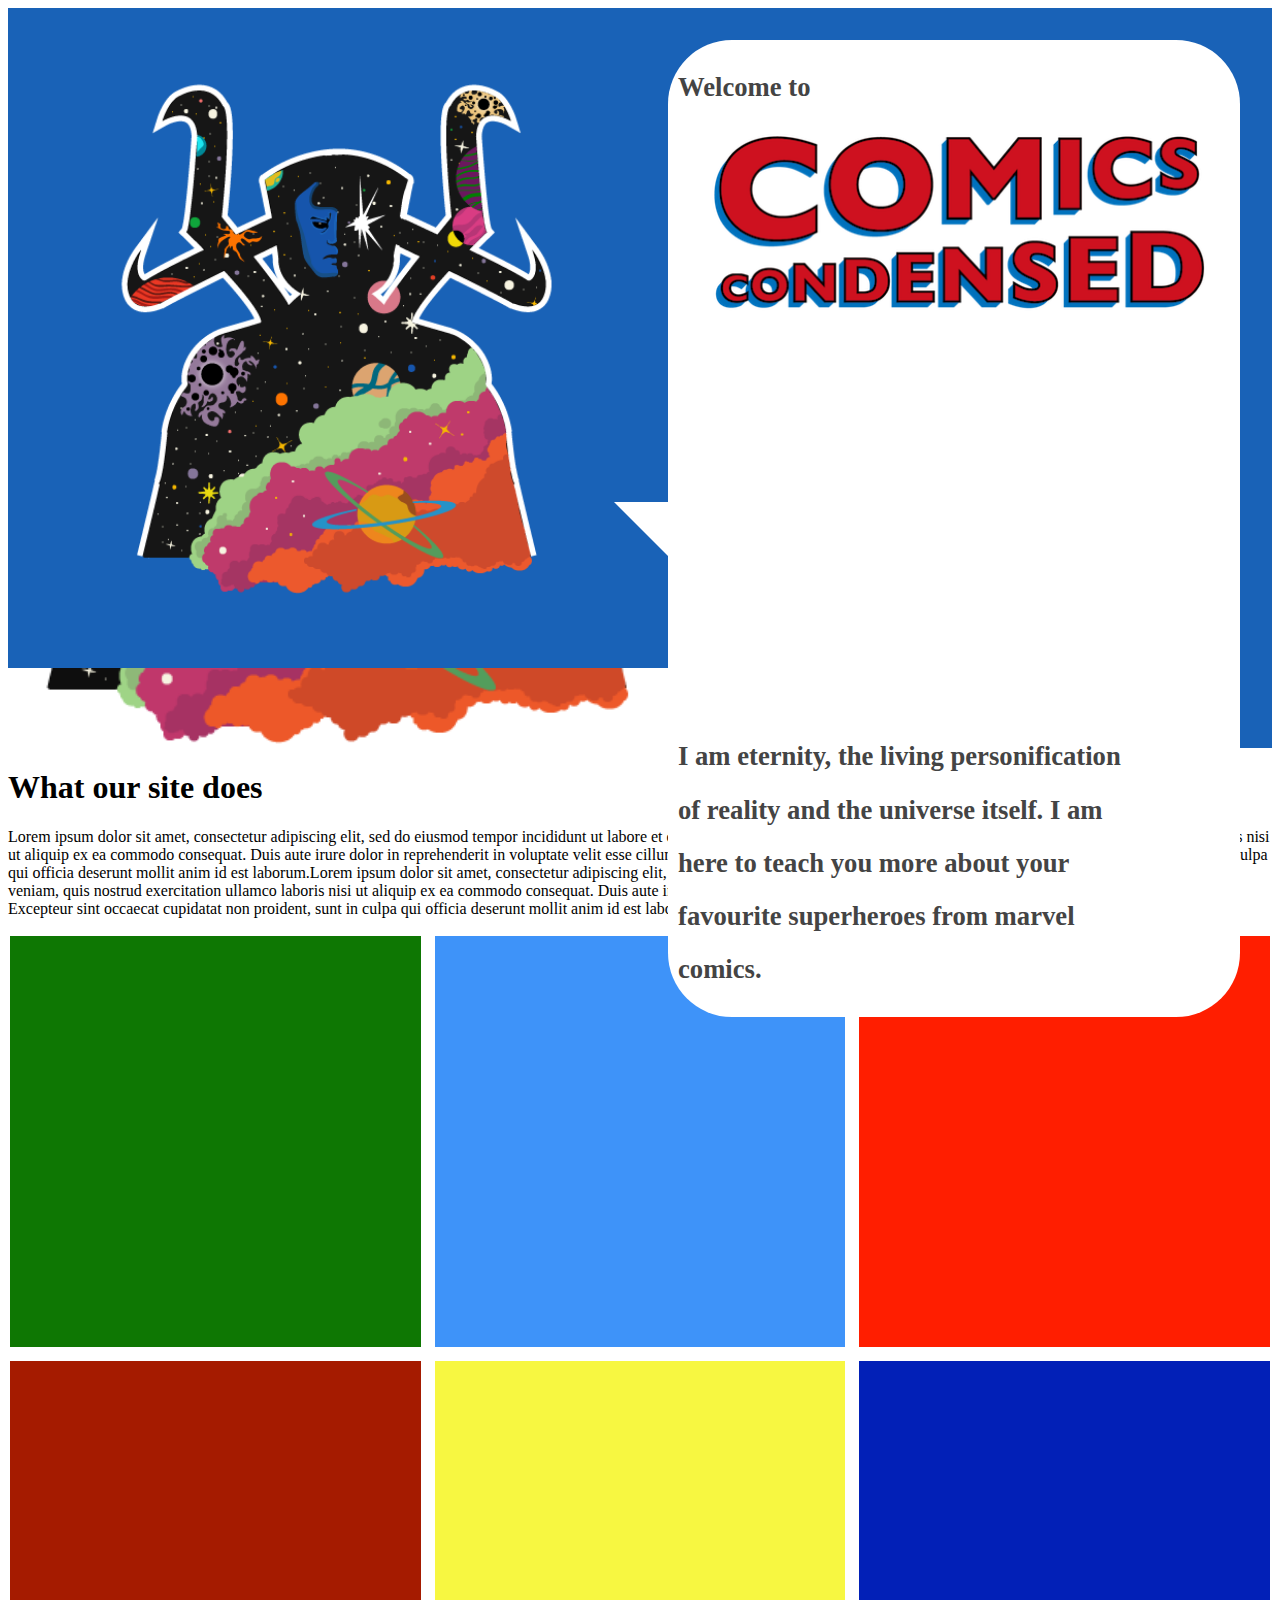
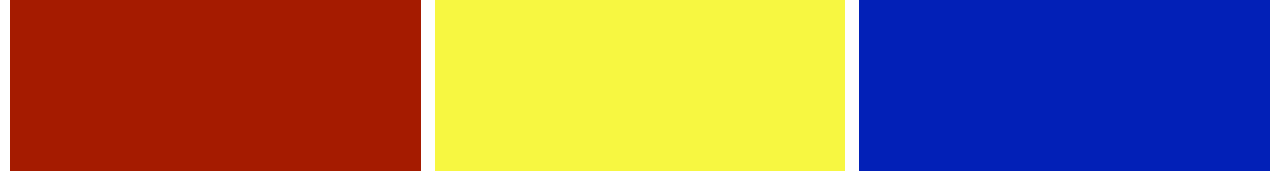
==== index.html @ 348cfaf7 "update" ====
<html>
<head>
    
<meta name="viewport" content="width=device-width, initial-scale=1">
    
    <link href="css/style.css" type="text/css" rel="stylesheet"/>
        
    <title>Comics Condensed</title>
</head> 
    
<div class="intro">
    
 <div class="mascot"> 
    
    <img src="image/cosmic-entities-final.png" class="responsive"\>
    
 </div>
    
 <div class="speechbubbleintro"> 
    
      <div class="speech-bubble">
          
          <div class="speech-text">

    <h2>Welcome to</h2>
              
<div id="titlecard"> 
    
<img src="image/Final-Wordmark-comics-condensed.png" class="responsive" \>
    
    </div>         
              
    <h2>I am eternity, the living personification</h2>
    <h2>of reality and the universe itself. I am </h2>
    <h2>here to teach you more about your</h2> 
    <h2>favourite superheroes from marvel</h2> 
    <h2>comics.</h2>      
    
          </div>
    </div>      
    
</div>
    
<div class="intro2">
    
<div class="mascot2"> <img src="image/eternity copy.png" class="responsive"\> </div>
    
</div>    
       
    
</div> 
 

    
    
    
    
    
<div class="discription">  
     <h1>What our site does</h1>
    <p>Lorem ipsum dolor sit amet, consectetur adipiscing elit, sed do eiusmod 
       tempor incididunt ut labore et dolore magna aliqua. Ut enim ad minim veniam, 
       quis nostrud exercitation ullamco laboris nisi ut aliquip ex ea commodo 
       consequat. Duis aute irure dolor in reprehenderit in voluptate velit esse 
       cillum dolore eu fugiat nulla pariatur. Excepteur sint occaecat cupidatat non 
       proident, sunt in culpa qui officia deserunt mollit anim id est laborum.Lorem 
       ipsum dolor sit amet, consectetur adipiscing elit, sed do eiusmod tempor 
       incididunt ut labore et dolore magna aliqua. Ut enim ad minim veniam, quis 
       nostrud exercitation ullamco laboris nisi ut aliquip ex ea commodo consequat.
       Duis aute irure dolor in reprehenderit in voluptate velit esse cillum dolore eu 
       fugiat nulla pariatur. Excepteur sint occaecat cupidatat non proident, sunt in 
       culpa qui officia deserunt mollit anim id est laborum.</p>

</div>
    
    
<div class="linkstopages">
  
  <div class="box a"> <img src="image/captain-link.png" class="responsive"\> </div>
  <div class="box b"> <img src="image/thor-link.png" class="responsive"\> </div>
  <div class="box c"> <img src="image/ff-link.png" class="responsive"\> </div>
  <div class="box d"> <img src="image/hulk-link.png" class="responsive"\> </div>
  <div class="box e"> <img src="image/iron-man-link.png" class="responsive"\> </div>
  <div class="box f"> <img src="image/spiderman-link.png" class="responsive"\> </div>

</div>
    
    
    
    
    
    
    
    
    
</html>
---- css/style.css ----
div#blueprint { background-color: transparent; }

.responsive {
  width: 100%;
  height: auto;
}

h2{font-size: 20pt;}


/* ---------------------------------home page-------------------------- */

/* ------------intro------------ */


.intro {
  display: grid;
  grid-template-columns: 100 100;
  background-color: #1962B7;
  color: #444;
}

.mascot{ 
    grid-column-start: 1;
    grid-column-end: 1;
    grid-row-start: 1;
    grid-row-end: 1;}

.speechbubbleintro{
    grid-column-start: 2;
    grid-column-end: 2;
    grid-row-start: 1;
    grid-row-end: 1;}

.intro2 {
  display: grid;
  grid-template-columns: 100 100;
  background-color: #ffffff;
  color: #444;
}

.mascot2{ 
    grid-column-start: 1;
    grid-column-end: 1;
    grid-row-start: 1;
    grid-row-end: 1;}

#titlecard{
           margin-bottom: 0em;
           padding-left: 2em;
           height: 90%;
           width: 90%;
           }

.speech-text{padding: 10px;}



/* ------------speech bubble------------ */

.speech-bubble {
	position: relative;
	background: #ffffff;
	border-radius: 4em;
    margin-top: 2em;
    margin-right: 2em;
}

.speech-bubble:after {
	content: '';
	position: absolute;
	left: 0;
	top: 50%;
	width: 0;
	height: 0;
	border: 54px solid transparent;
	border-right-color: #ffffff;
	border-left: 0;
	border-top: 0;
	margin-top: -27px;
	margin-left: -54px;
}


/* ------------links to the pages------------ */

.linkstopages {
  display: grid;
  grid-template-columns: 100 100 100;
  grid-gap: 10px;
  background-color: #fff;
  color: #444;
}

.box {
  color: #fff;
  border-radius: 5px;
  padding: 2px;
  font-size: 150%;
}

.a {
        grid-column-start: 2;
        grid-column-end: 3;
        grid-row-start: 1;
        grid-row-end: 2;
    }
    .b {
        grid-column-start: 2;
        grid-column-end: 3;
        grid-row-start: 2;
        grid-row-end: 3;
    }
    .c {
        grid-column-start: 3;
        grid-column-end: 4;
        grid-row-start: 2;
        grid-row-end: 3;
    }
    .d {
        grid-column-start: 1;
        grid-column-end: 2;
        grid-row-start: 1;
        grid-row-end: 2;
    }
    .e {
        grid-column-start: 1;
        grid-column-end: 2;
        grid-row-start: 2;
        grid-row-end: 3;
    }
    .f {
        grid-column-start: 3;
        grid-column-end: 4;
        grid-row-start: 1;
        grid-row-end: 2;
    }
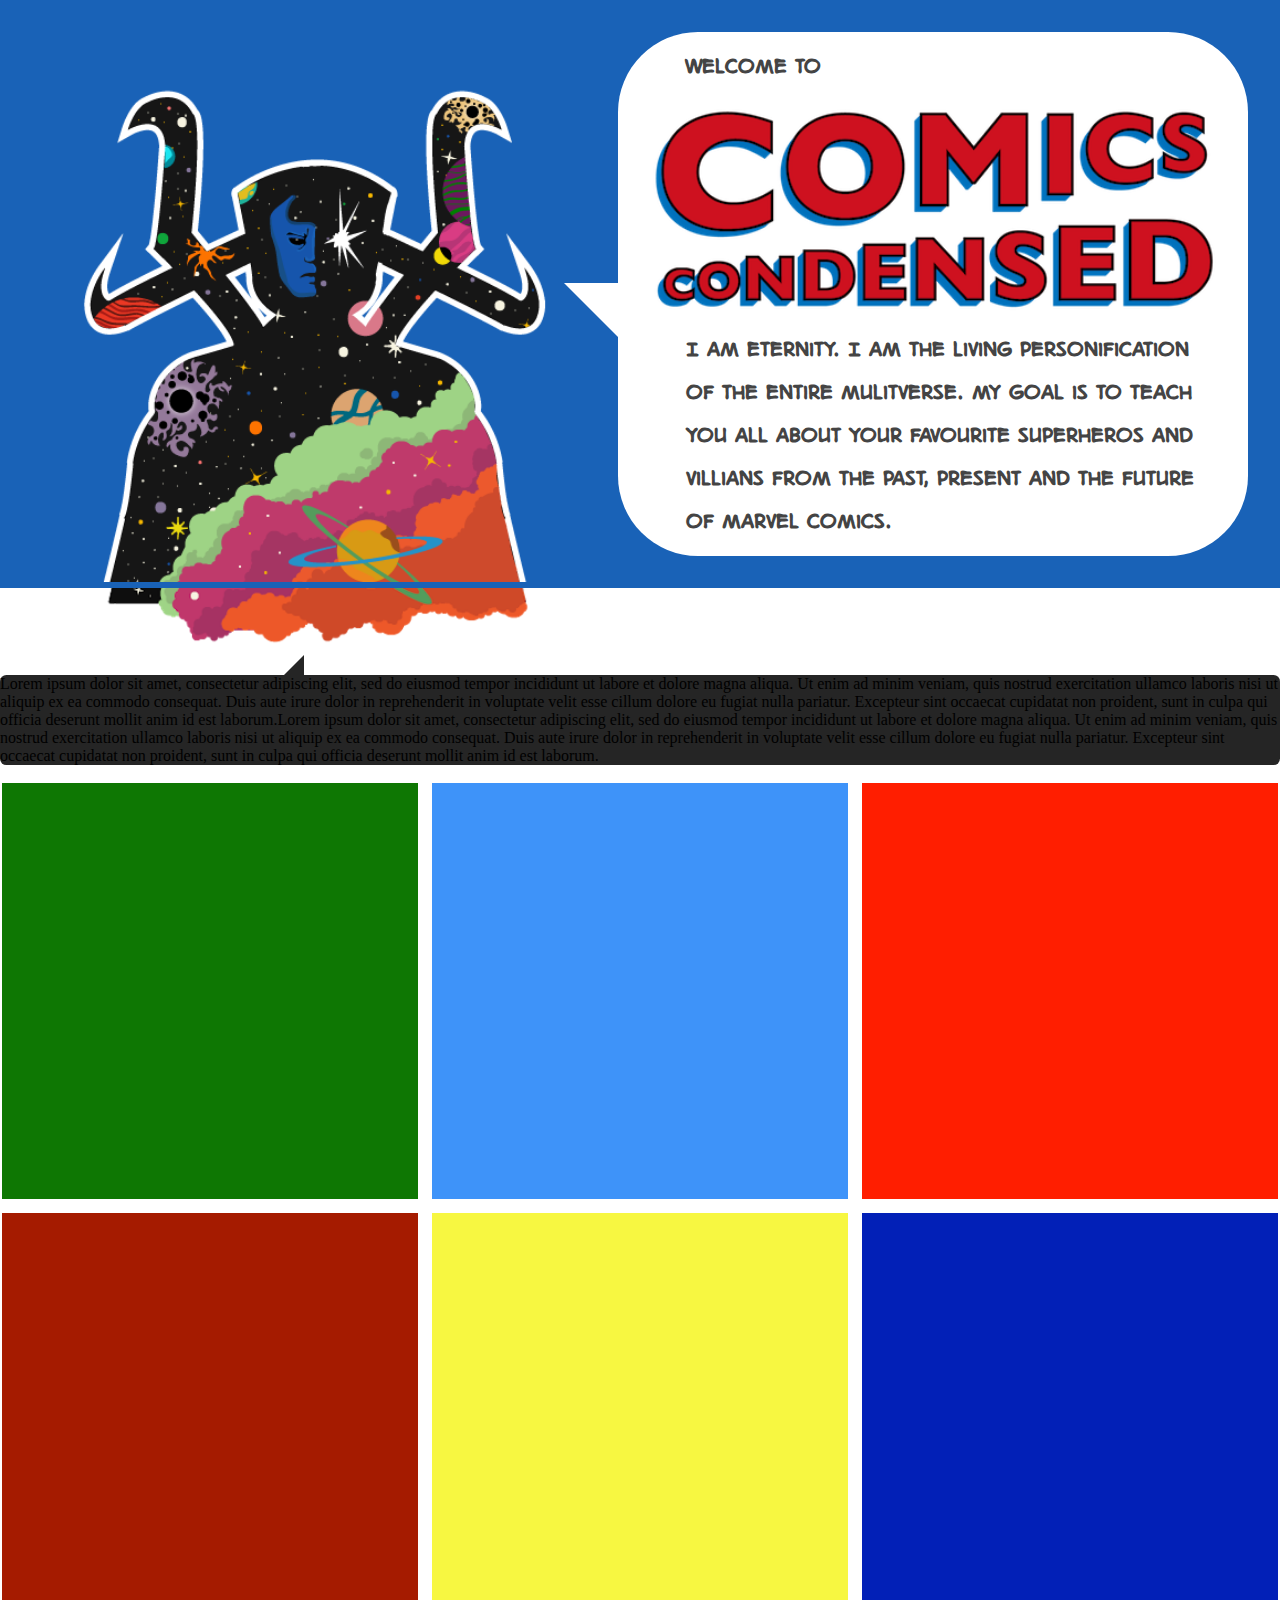
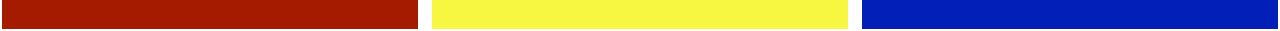
==== commit 68195319: "update" ====
--- a/index.html
+++ b/index.html
@@ -4,60 +4,64 @@
 <meta name="viewport" content="width=device-width, initial-scale=1">
     
     <link href="css/style.css" type="text/css" rel="stylesheet"/>
-        
+      
     <title>Comics Condensed</title>
 </head> 
+    
+<body>    
     
 <div class="intro">
     
  <div class="mascot"> 
     
-    <img src="image/cosmic-entities-final.png" class="responsive"\>
+    <img src="image/eternity-final.png" class="responsive"\>
     
  </div>
     
  <div class="speechbubbleintro"> 
     
-      <div class="speech-bubble">
+      <div id="speech-bubble">
           
           <div class="speech-text">
 
     <h2>Welcome to</h2>
               
-<div id="titlecard"> 
+<div class="titlecard"> 
     
 <img src="image/Final-Wordmark-comics-condensed.png" class="responsive" \>
     
     </div>         
               
-    <h2>I am eternity, the living personification</h2>
-    <h2>of reality and the universe itself. I am </h2>
-    <h2>here to teach you more about your</h2> 
-    <h2>favourite superheroes from marvel</h2> 
-    <h2>comics.</h2>      
+    <h2>I am eternity. I am the living personification</h2>
+    <h2>of the entire mulitverse. My Goal is to teach </h2>
+    <h2>you all about your favourite superheros and</h2> 
+    <h2>villians from the past, present and the future</h2> 
+    <h2>of marvel comics.</h2>      
     
           </div>
     </div>      
     
-</div>
-    
-<div class="intro2">
-    
-<div class="mascot2"> <img src="image/eternity copy.png" class="responsive"\> </div>
-    
-</div>    
-       
-    
+</div>       
 </div> 
- 
 
     
     
+<div id="eternity">
+    
+<div id="eternity3"> 
+    <img src="image/eternity copy.png" class="responsive"\> 
+    </div>    
+    
+<div id="eternity2"> 
+    <img src="image/blank.png" class="responsive"\> 
+    </div>
+    
+</div> 
+
     
     
+<div id="speech-bubblee">  
     
-<div class="discription">  
-     <h1>What our site does</h1>
     <p>Lorem ipsum dolor sit amet, consectetur adipiscing elit, sed do eiusmod 
        tempor incididunt ut labore et dolore magna aliqua. Ut enim ad minim veniam, 
        quis nostrud exercitation ullamco laboris nisi ut aliquip ex ea commodo 
@@ -71,7 +75,10 @@
        fugiat nulla pariatur. Excepteur sint occaecat cupidatat non proident, sunt in 
        culpa qui officia deserunt mollit anim id est laborum.</p>
 
-</div>
+    
+</div>    
+    
+    
     
     
 <div class="linkstopages">
@@ -86,7 +93,7 @@
 </div>
     
     
-    
+</body>    
     
     
     
--- a/css/style.css
+++ b/css/style.css
@@ -5,7 +5,21 @@
   height: auto;
 }
 
-h2{font-size: 20pt;}
+body{margin: 0;}
+/* ---------------------------------fonts page-------------------------- */
+
+h2{font-size: 20pt;
+   font-family: 'digitalstrip_2.0_bbregular'; 
+   padding-left: 2.5em;}
+
+@font-face {
+    font-family: 'digitalstrip_2.0_bbregular';
+    src: url('digitalstrip2bb_reg-webfont.woff2') format('woff2'),
+         url('digitalstrip2bb_reg-webfont.woff') format('woff');
+    font-weight: normal;
+    font-style: normal;
+
+}
 
 
 /* ---------------------------------home page-------------------------- */
@@ -21,6 +35,7 @@
 }
 
 .mascot{ 
+    padding-left: 2em;
     grid-column-start: 1;
     grid-column-end: 1;
     grid-row-start: 1;
@@ -32,45 +47,47 @@
     grid-row-start: 1;
     grid-row-end: 1;}
 
-.intro2 {
+.titlecard{padding-left: 2em;
+           width: 90%;
+           }
+
+.speech-text{padding: 0.1em;}
+
+/* ------------bottom of eterrnity artwork------------ */
+
+#eternity {
   display: grid;
   grid-template-columns: 100 100;
-  background-color: #ffffff;
-  color: #444;
-}
+  background-color: #ffffff;}
 
-.mascot2{ 
+#eternity2{
+    grid-column-start: 2;
+    grid-column-end: 2;
+    grid-row-start: 1;
+    grid-row-end: 1;}
+
+#eternity3{
+    padding-left: 5em;
+    width: 78%;
     grid-column-start: 1;
     grid-column-end: 1;
     grid-row-start: 1;
     grid-row-end: 1;}
 
-#titlecard{
-           margin-bottom: 0em;
-           padding-left: 2em;
-           height: 90%;
-           width: 90%;
-           }
-
-.speech-text{padding: 10px;}
-
-
-
 /* ------------speech bubble------------ */
 
-.speech-bubble {
+#speech-bubble {
 	position: relative;
 	background: #ffffff;
-	border-radius: 4em;
-    margin-top: 2em;
-    margin-right: 2em;
+	border-radius: 5em;
+    margin: 2em;
 }
 
-.speech-bubble:after {
+#speech-bubble:after {
 	content: '';
 	position: absolute;
 	left: 0;
-	top: 50%;
+	top: 53%;
 	width: 0;
 	height: 0;
 	border: 54px solid transparent;
@@ -81,6 +98,28 @@
 	margin-left: -54px;
 }
 
+/* ------------speech bubble2------------ */
+
+#speech-bubblee {
+	position: relative;
+	background: #252525;
+	border-radius: .4em;
+}
+
+#speech-bubblee:after {
+	content: '';
+	position: absolute;
+	top: 0;
+	left: 23%;
+	width: 0;
+	height: 0;
+	border: 20px solid transparent;
+	border-bottom-color: #252525;
+	border-top: 0;
+	border-right: 0;
+	margin-left: -10px;
+	margin-top: -20px;
+}
 
 /* ------------links to the pages------------ */
 
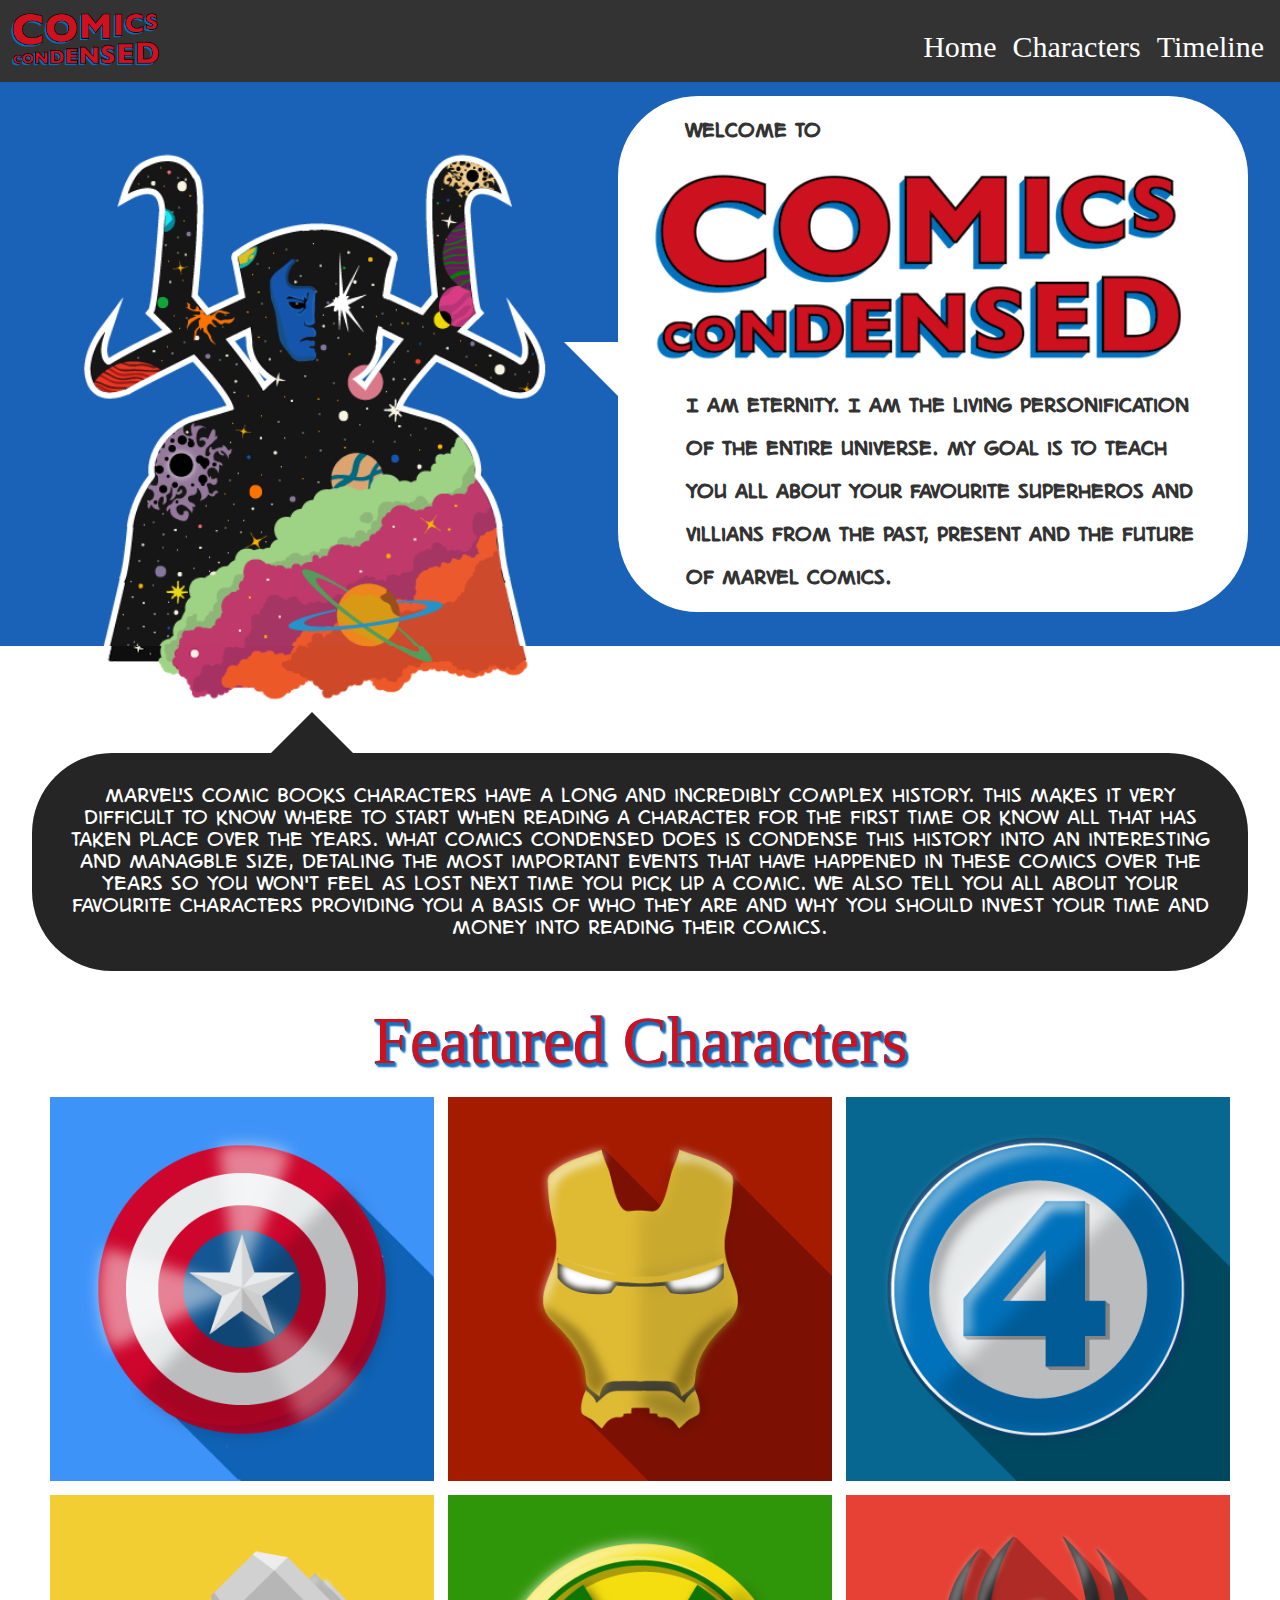
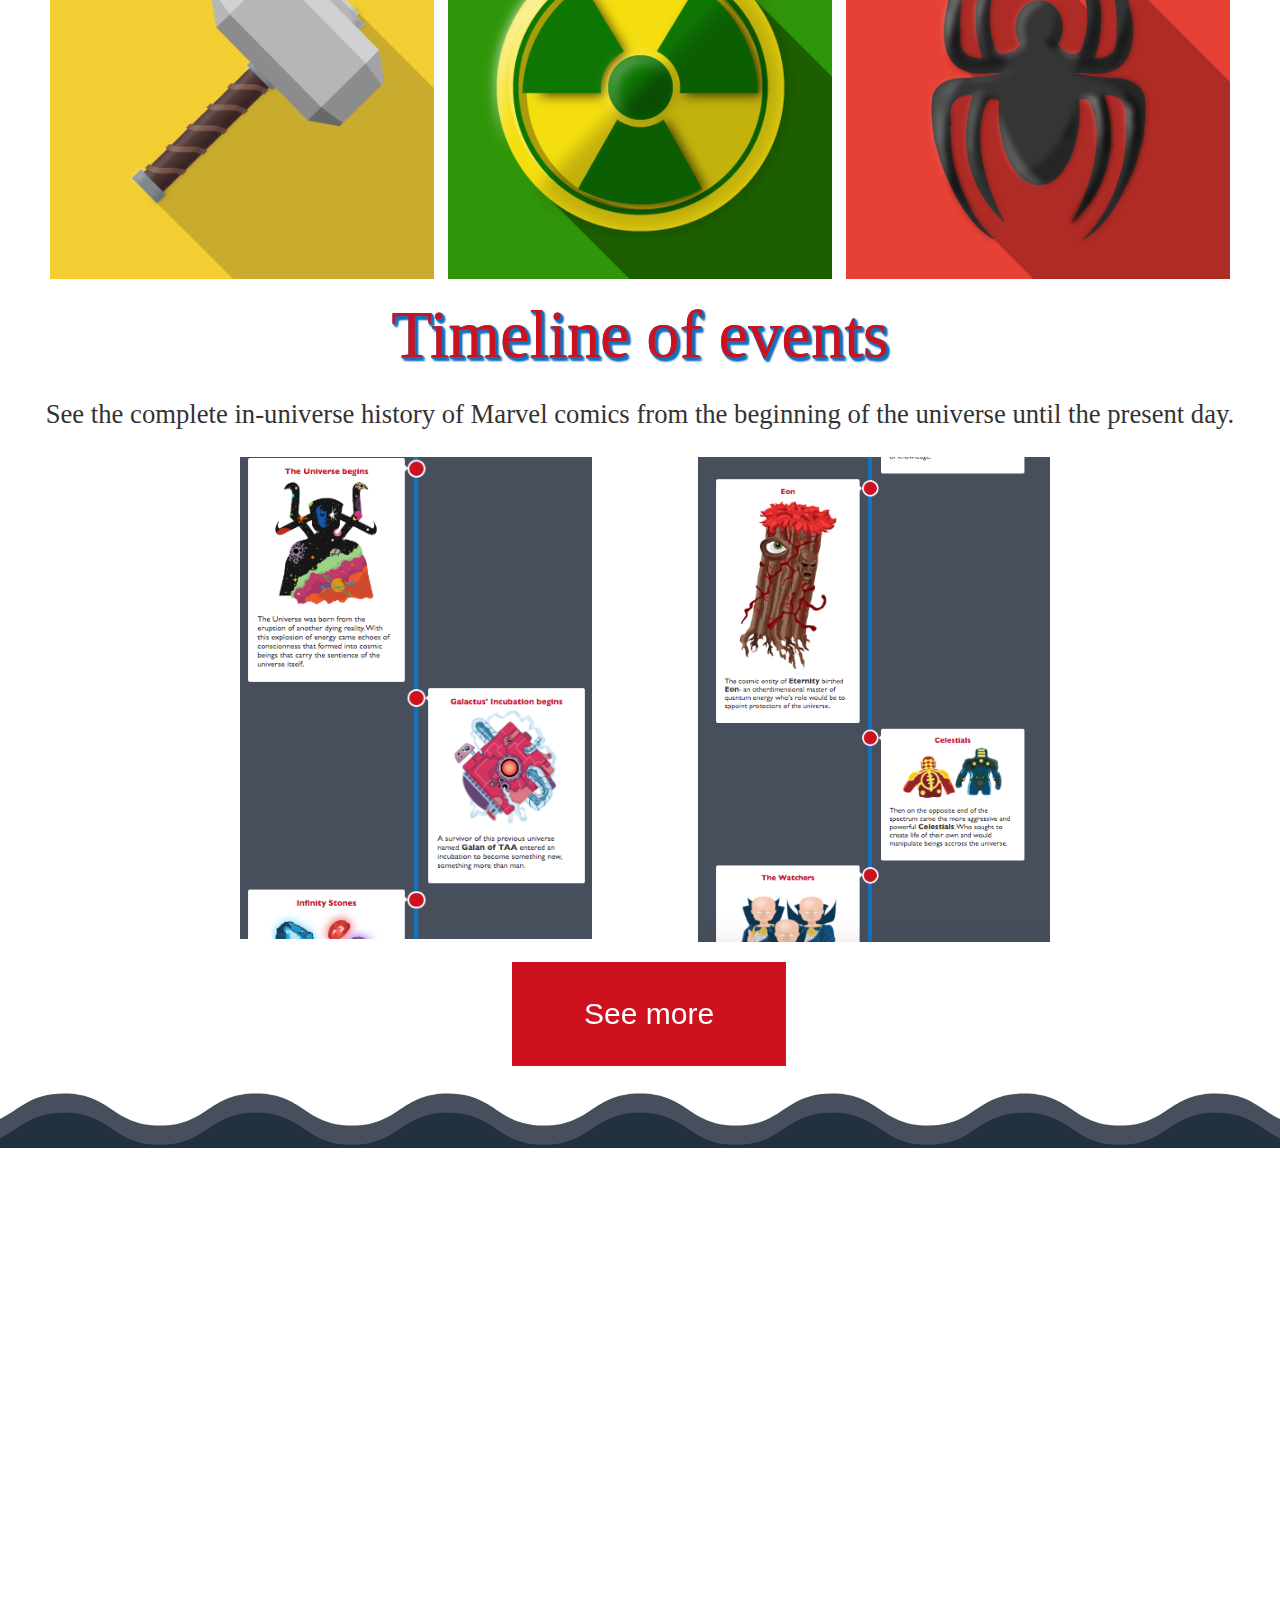
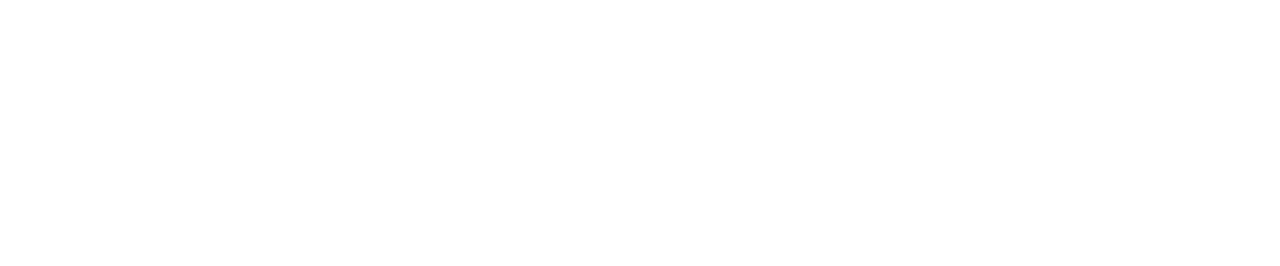
==== commit 0837eaa4: "update" ====
--- a/index.html
+++ b/index.html
@@ -1,3 +1,4 @@
+<!DOCTYPE html>
 <html>
 <head>
     
@@ -6,7 +7,36 @@
     <link href="css/style.css" type="text/css" rel="stylesheet"/>
       
     <title>Comics Condensed</title>
-</head> 
+</head>
+     
+    
+<div class="navbar">
+    
+    <div class="container">
+<div class="logo">
+  <img src="image/Final-Wordmark-comics-condensed.png" width="150"/> 
+  </div>
+        
+      <a href="timeline.html">Timeline</a>     
+  <div class="dropdown">
+    <button class="dropbtn">Characters <i class="fa fa-caret-down"></i>
+    </button>
+    <div class="dropdown-content">
+      <a href="captainamerica.html">Captain America</a>
+      <a href="captainamerica.html">Iron Man</a>    
+      <a href="Fantastic%20Four.html">Fantastic four</a>
+      <a href="Thor.html">Thor</a> 
+      <a href="Hulk.html">Hulk</a>
+      <a href="Spiderman.html">Spiderman</a>    
+    </div>
+  </div> 
+  <a href="index.html">Home</a>
+       
+  
+</div>
+    </div> 
+        
+    
     
 <body>    
     
@@ -18,7 +48,7 @@
     
  </div>
     
- <div class="speechbubbleintro"> 
+<div class="speechbubbleintro"> 
     
       <div id="speech-bubble">
           
@@ -33,7 +63,7 @@
     </div>         
               
     <h2>I am eternity. I am the living personification</h2>
-    <h2>of the entire mulitverse. My Goal is to teach </h2>
+    <h2>of the entire Universe. My Goal is to teach </h2>
     <h2>you all about your favourite superheros and</h2> 
     <h2>villians from the past, present and the future</h2> 
     <h2>of marvel comics.</h2>      
@@ -41,7 +71,7 @@
           </div>
     </div>      
     
-</div>       
+</div>     
 </div> 
 
     
@@ -60,38 +90,84 @@
 
     
     
-<div id="speech-bubblee">  
+<div id="speech-bubblee"> 
     
-    <p>Lorem ipsum dolor sit amet, consectetur adipiscing elit, sed do eiusmod 
-       tempor incididunt ut labore et dolore magna aliqua. Ut enim ad minim veniam, 
-       quis nostrud exercitation ullamco laboris nisi ut aliquip ex ea commodo 
-       consequat. Duis aute irure dolor in reprehenderit in voluptate velit esse 
-       cillum dolore eu fugiat nulla pariatur. Excepteur sint occaecat cupidatat non 
-       proident, sunt in culpa qui officia deserunt mollit anim id est laborum.Lorem 
-       ipsum dolor sit amet, consectetur adipiscing elit, sed do eiusmod tempor 
-       incididunt ut labore et dolore magna aliqua. Ut enim ad minim veniam, quis 
-       nostrud exercitation ullamco laboris nisi ut aliquip ex ea commodo consequat.
-       Duis aute irure dolor in reprehenderit in voluptate velit esse cillum dolore eu 
-       fugiat nulla pariatur. Excepteur sint occaecat cupidatat non proident, sunt in 
-       culpa qui officia deserunt mollit anim id est laborum.</p>
-
+    <div class="speechtext">
+    
+    <p2>Marvel's comic books characters have a long and incredibly complex history.
+    This makes it very difficult to know where to start when reading a character
+    for the first time or know all that has taken place over the years. What Comics
+    Condensed does is condense this history into an interesting and managble size, detaling 
+     the most important events that have happened in these comics over the years so you won't feel as lost next time you pick up a comic.
+     We also tell you all about your favourite characters providing you a basis of who they are
+     and why you should invest your time and money into reading their comics.
+    </p2>
+    </div>
     
 </div>    
     
+    <div class="homepagetitles">  
     
-    
+ <h7>Featured Characters</h7> 
+        
+    </div>      
     
 <div class="linkstopages">
   
-  <div class="box a"> <img src="image/captain-link.png" class="responsive"\> </div>
-  <div class="box b"> <img src="image/thor-link.png" class="responsive"\> </div>
-  <div class="box c"> <img src="image/ff-link.png" class="responsive"\> </div>
-  <div class="box d"> <img src="image/hulk-link.png" class="responsive"\> </div>
-  <div class="box e"> <img src="image/iron-man-link.png" class="responsive"\> </div>
-  <div class="box f"> <img src="image/spiderman-link.png" class="responsive"\> </div>
+    <div class="box a"><a href="captainamerica.html"> <img src="image/captain-link.png" class="hvr-shrink responsive"\> </a></div>
+  <div class="box b"><a href="ironman.html"> <img src="image/iron-man-link.png" class="responsive hvr-shrink"\> </a></div>
+  <div class="box c"><a href="Fantastic%20Four.html"> <img src="image/ff-link.png" class="responsive hvr-shrink"\> </a></div>
+  <div class="box d"><a href="Hulk.html"> <img src="image/hulk-link.png" class="responsive hvr-shrink"\> </a></div>
+  <div class="box e"><a href="Thor.html"> <img src="image/thor-link.png" class="responsive hvr-shrink"\> </a></div>
+  <div class="box f"><a href="Spiderman.html"> <img src="image/spiderman-link.png" class="responsive hvr-shrink"\> </a></div>
 
 </div>
     
+    <div class="homepagetitles">
+        
+  <h7>Timeline of events</h7>
+         <p>See the complete in-universe history of Marvel comics from the beginning of the universe until the present day.</p>
+           
+    </div>   
+    
+    <div class="linktotimeline">
+    
+        
+        
+        <div class="timelineexample1">
+            
+           <img src="image/Screen Shot 2020-04-12 at 02.19.33.png" class="responsive"\>
+            
+            
+        </div>
+        
+           <div class="timelineexample2">
+            
+           <img src="image/Screen%20Shot%202020-04-12%20at%2002.19.43.png" class="responsive"\>
+        
+        
+            
+        </div>
+        
+        
+        
+    </div>
+    
+    <div class="linktotimeline2">
+        
+        <a href="timeline.html"> <button class="button hvr-shrink">See more</button> </a>
+        
+    </div>
+    
+ 
+<div class="row dark-blue">
+  <div>
+    <svg id="" preserveAspectRatio="xMidYMax meet" class="svg-separator sep" viewBox="0 0 1600 100" style="display: block;" data-height="100">
+<path class="" style="opacity: 1;fill: #474e5d;" d="M-40,71.627C20.307,71.627,20.058,32,80,32s60.003,40,120,40s59.948-40,120-40s60.313,40,120,40s60.258-40,120-40s60.202,40,120,40s60.147-40,120-40s60.513,40,120,40s60.036-40,120-40c59.964,0,60.402,40,120,40s59.925-40,120-40s60.291,40,120,40s60.235-40,120-40s60.18,40,120,40s59.82,0,59.82,0l0.18,26H-60V72L-40,71.627z"></path>
+<path class="" style="opacity: 1;fill: #474e5d;" d="M-40,83.627C20.307,83.627,20.058,44,80,44s60.003,40,120,40s59.948-40,120-40s60.313,40,120,40s60.258-40,120-40s60.202,40,120,40s60.147-40,120-40s60.513,40,120,40s60.036-40,120-40c59.964,0,60.402,40,120,40s59.925-40,120-40s60.291,40,120,40s60.235-40,120-40s60.18,40,120,40s59.82,0,59.82,0l0.18,14H-60V84L-40,83.627z"></path>
+<path class="" style="fill: rgb(34, 49, 63);" d="M-40,95.627C20.307,95.627,20.058,56,80,56s60.003,40,120,40s59.948-40,120-40s60.313,40,120,40s60.258-40,120-40s60.202,40,120,40s60.147-40,120-40s60.513,40,120,40s60.036-40,120-40c59.964,0,60.402,40,120,40s59.925-40,120-40s60.291,40,120,40s60.235-40,120-40s60.18,40,120,40s59.82,0,59.82,0l0.18,138H-60V96L-40,95.627z"></path></svg>
+  </div>
+</div>
     
 </body>    
     
--- a/css/style.css
+++ b/css/style.css
@@ -6,11 +6,89 @@
 }
 
 body{margin: 0;}
+
+
+/* Shrink */
+.hvr-shrink {
+  display: inline-block;
+  vertical-align: middle;
+  -webkit-transform: perspective(1px) translateZ(0);
+  transform: perspective(1px) translateZ(0);
+  box-shadow: 0 0 1px rgba(0, 0, 0, 0);
+  -webkit-transition-duration: 0.3s;
+  transition-duration: 0.3s;
+  -webkit-transition-property: transform;
+  transition-property: transform;
+}
+.hvr-shrink:hover, .hvr-shrink:focus, .hvr-shrink:active {
+  -webkit-transform: scale(0.9);
+  transform: scale(0.9);
+}
+
+
+
+/* ------------animations for links------------- */
+
+/* Backward */
+.hvr-backward {
+  display: inline-block;
+  vertical-align: middle;
+  -webkit-transform: perspective(1px) translateZ(0);
+  transform: perspective(1px) translateZ(0);
+  box-shadow: 0 0 1px rgba(0, 0, 0, 0);
+  -webkit-transition-duration: 0.3s;
+  transition-duration: 0.3s;
+  -webkit-transition-property: transform;
+  transition-property: transform;
+}
+.hvr-backward:hover, .hvr-backward:focus, .hvr-backward:active {
+  -webkit-transform: translateX(-8px);
+  transform: translateX(-8px);
+}
 /* ---------------------------------fonts page-------------------------- */
 
-h2{font-size: 20pt;
+p{font-size: 20pt;
+   font-family: 'gill sans';
+   color: #333;}
+
+p2{font-size: 20pt;
+   font-family: 'digitalstrip_2.0_bbregular';
+   color: #fff;}
+
+
+h2{color: #333;
+   font-size: 20pt;
    font-family: 'digitalstrip_2.0_bbregular'; 
    padding-left: 2.5em;}
+
+h4{color: #CE111F;
+   font-size: 30pt;
+   font-family: 'gill sans';
+   text-shadow: 0 1px 0px #1571BC, 1px 0 0px #1571BC, 1px 2px 1px #1571BC, 2px 1px 1px #1571BC, 2px 3px 2px #1571BC, 3px 2px 2px #1571BC, 3px 4px 2px #1571BC;
+   }
+
+h5{margin: 0;
+   font-size: 100pt;
+   text-align: center;    
+   font-family: 'gill sans';    
+   color: #A51B00;
+   text-shadow: 0 1px 0px #DFBB33, 1px 0 0px #DFBB33, 1px 2px 1px #DFBB33, 2px 1px 1px #DFBB33, 2px 3px 2px #DFBB33, 3px 2px 2px #DFBB33, 3px 4px 2px #DFBB33, 4px 3px 3px #DFBB33, 4px 5px 3px #DFBB33, 5px 4px 2px #DFBB33, 5px 6px 2px #DFBB33, 6px 5px 2px #DFBB33, 6px 7px 1px #DFBB33, 7px 6px 1px #DFBB33, 7px 8px 0px #DFBB33, 8px 7px 0px #DFBB33;
+}
+
+h6{color: #CE111F;
+   font-size: 20pt;
+   font-family: 'gill sans'; 
+   text-align: center;
+   margin: 10px;}
+
+h7{
+   color: #CE111F; 
+   font-size: 50pt;
+   font-family: 'gill sans';
+   text-shadow: 0 1px 0px #1571BC, 1px 0 0px #1571BC, 1px 2px 1px #1571BC, 2px 1px 1px #1571BC, 2px 3px 2px #1571BC, 3px 2px 2px #1571BC, 3px 4px 2px #1571BC;
+   }
+
+.homepagetitles{text-align: center;}
 
 @font-face {
     font-family: 'digitalstrip_2.0_bbregular';
@@ -28,10 +106,12 @@
 
 
 .intro {
+  padding-top: 4em;     
   display: grid;
   grid-template-columns: 100 100;
   background-color: #1962B7;
   color: #444;
+  margin-bottom: -0.3em;    
 }
 
 .mascot{ 
@@ -56,6 +136,7 @@
 /* ------------bottom of eterrnity artwork------------ */
 
 #eternity {
+  z-index: 1;    
   display: grid;
   grid-template-columns: 100 100;
   background-color: #ffffff;}
@@ -68,7 +149,7 @@
 
 #eternity3{
     padding-left: 5em;
-    width: 78%;
+    width: 91%;
     grid-column-start: 1;
     grid-column-end: 1;
     grid-row-start: 1;
@@ -80,7 +161,9 @@
 	position: relative;
 	background: #ffffff;
 	border-radius: 5em;
-    margin: 2em;
+    margin-left: 2em;
+    margin-top: 2em;
+    margin-right: 2em;
 }
 
 #speech-bubble:after {
@@ -98,13 +181,22 @@
 	margin-left: -54px;
 }
 
+
+  
+    
+
 /* ------------speech bubble2------------ */
 
 #speech-bubblee {
 	position: relative;
 	background: #252525;
-	border-radius: .4em;
-}
+	border-radius: 5em;
+    margin: 2em;
+    
+}
+
+.speechtext{padding: 2em;
+            text-align: center;}
 
 #speech-bubblee:after {
 	content: '';
@@ -113,19 +205,65 @@
 	left: 23%;
 	width: 0;
 	height: 0;
-	border: 20px solid transparent;
+	border: 41px solid transparent;
 	border-bottom-color: #252525;
 	border-top: 0;
-	border-right: 0;
-	margin-left: -10px;
-	margin-top: -20px;
-}
+	margin-left: -41px;
+	margin-top: -41px;
+}
+
+
+
+/* ------------link to the timeline------------ */
+
+
+.linktotimeline{
+                align-content: center;
+                display: grid;
+                grid-template-columns: 100 100;
+                grid-gap: 10px;
+                }
+
+.timelineexample1{ 
+       padding-left:15em;
+       padding-right: 3em;
+        width: 40em;
+        grid-column-start: 1;
+        grid-column-end: 1;}
+
+.timelineexample2{
+        padding-right:15em;
+        padding-left: 3em;
+        width: 40em;
+        grid-column-start: 2;
+        grid-column-end: 2;}
+
+.linktotimeline2{
+    padding-top: 1em;
+    padding-left: 40%;
+    padding-bottom: 5em}
+
+.button {   
+  background-color: #CE111F; 
+  border: none;
+  color: white;
+  padding: 35px 72px;
+  text-align: center;
+  text-decoration: none;
+  display: inline-block;
+  font-size: 30px;
+}
+
 
 /* ------------links to the pages------------ */
 
 .linkstopages {
+  padding-left: 3em;
+  padding-right: 3em;
+  padding-top: 1em; 
+  padding-bottom: 1em;    
   display: grid;
-  grid-template-columns: 100 100 100;
+  grid-template-columns: 100 100 100 100;
   grid-gap: 10px;
   background-color: #fff;
   color: #444;
@@ -139,27 +277,27 @@
 }
 
 .a {
-        grid-column-start: 2;
-        grid-column-end: 3;
+        grid-column-start: 1;
+        grid-column-end: 1;
         grid-row-start: 1;
         grid-row-end: 2;
     }
     .b {
         grid-column-start: 2;
         grid-column-end: 3;
-        grid-row-start: 2;
-        grid-row-end: 3;
+        grid-row-start: 1;
+        grid-row-end: 1;
     }
     .c {
         grid-column-start: 3;
-        grid-column-end: 4;
-        grid-row-start: 2;
-        grid-row-end: 3;
+        grid-column-end: 3;
+        grid-row-start: 1;
+        grid-row-end: 1;
     }
     .d {
-        grid-column-start: 1;
-        grid-column-end: 2;
-        grid-row-start: 1;
+        grid-column-start: 2;
+        grid-column-end: 3;
+        grid-row-start: 2;
         grid-row-end: 2;
     }
     .e {
@@ -171,8 +309,473 @@
     .f {
         grid-column-start: 3;
         grid-column-end: 4;
-        grid-row-start: 1;
+        grid-row-start: 2;
         grid-row-end: 2;
     }
 
 
+/* -----------------divider for bottom of homepag----------- -- */
+
+.row{
+  width:100%;
+  height:80vh;
+  padding:0;
+  margin:0;
+  display: flex;
+  justify-content: center;
+  flex-direction: column;
+  position:relative;
+}
+
+.svg-separator{
+  display: block;
+  background: 0 0;
+  position: absolute;
+  left: 0;
+  right: 0;
+  top: 0;
+  z-index: 9;
+  -webkit-transform: translateY(-100%) translateY(2px);
+  transform: translateY(-100%) translateY(2px);
+  width: 100%;
+}
+.svg-separator.bottom{
+  top: auto;
+  bottom: 0;
+}
+
+.sep {
+  transform: translateY(-100%) translateY(2px) scale(1,1);
+  transform-origin: top;
+}
+
+
+
+
+/* ---------------------------------Character pages general-------------------------- */
+
+
+/* ------------navagation------------ */
+
+.navbar { 
+  padding-right: 1em;    
+  font-family: 'gill sans';    
+  width: 100%;     
+  position: fixed;    
+  z-index: 5;      
+  background-color: #333;
+}
+
+.logo{float: left;
+      padding: 10px;}
+
+.navbar a {    
+  margin-top: 1em;      
+  float: right;
+  font-size: 30px;
+  color: white;
+  text-align: center;
+  text-decoration: none;
+}
+
+.dropdown {
+  margin-top: 1em;       
+  float: right;
+  overflow: hidden;    
+}
+
+.dropdown .dropbtn {
+  z-index: 6;     
+  font-size: 30px;  
+  border: none;
+  outline: none;
+  color: white;
+  padding: 14px 16px;
+  background-color: inherit;
+  font-family: inherit;
+  margin: 0;
+}
+
+.navbar a:hover, .dropdown:hover .dropbtn {
+  background-color: #CE111F;
+  height: 100%;     
+}
+
+.dropdown-content {    
+  display: none;
+  position: absolute;
+  background-color: #f9f9f9;
+  min-width: 160px;
+  box-shadow: 0px 8px 16px 0px rgba(0,0,0,0.2);
+  z-index: 5;
+}
+
+.dropdown-content a {
+  font-size: 25px;    
+  float: none;
+  color: black;
+  padding: 12px 16px;
+  text-decoration: none;
+  display: block;
+  text-align: left;
+}
+
+.dropdown-content a:hover {
+  background-color: #ddd;
+}
+
+.dropdown:hover .dropdown-content {
+  display: block;
+}
+
+/* ---------------------------------Character pages content-------------------------- */
+
+/* ------------Biography/overview layout------------ */
+
+.overview {
+  display: grid;
+  grid-template-columns: 100 100;  
+}
+
+.bio{
+    grid-column-start: 1;
+    grid-column-end: 1;
+    padding: 2em}
+
+.profilepic{ 
+    grid-column-start: 2;
+    grid-column-end: 2;
+    width: 30em;
+    padding: 4em;}
+
+
+
+
+/* ------------Stats for heroes------------ */
+
+.stats {
+  display: flex;
+  flex-flow: row nowrap;
+}
+
+.single-chart {
+  width: 33%;
+  justify-content: space-around ;
+}
+
+.circular-chart {
+  display: block;
+  margin: 10px auto;
+  max-width: 80%;
+  max-height: 250px;
+}
+
+.circle-bg {
+  fill: none;
+  stroke: #eee;
+  stroke-width: 3.8;
+}
+
+.circle {
+  fill: none;
+  stroke-width: 2.8;
+  stroke-linecap: round;
+  animation: progress 1s ease-out forwards;
+}
+
+@keyframes progress {
+  0% {
+    stroke-dasharray: 0 100;
+  }
+}
+
+.circular-chart.durability .circle {
+  stroke: #379B02;
+}
+
+.circular-chart.Energy .circle {
+  stroke: #920496;
+}
+
+.circular-chart.Fighting .circle {
+  stroke: #1156BA;
+}
+
+.circular-chart.Intelligence .circle {
+  stroke: #FFF41F;
+}
+
+.circular-chart.Speed .circle {
+  stroke: #D10918;
+}
+
+.circular-chart.Strength .circle {
+  stroke: #FFAC06;
+}
+
+.percentage {
+  fill: #333;
+  font-family: sans-serif;
+  font-size: 0.25em;
+  text-anchor: middle;
+}
+
+.percentage2 {
+  fill: #379B02;
+  font-family: sans-serif;
+  font-size: 0.5em;
+  text-anchor: middle;
+}
+
+.percentage3 {
+  fill: #920496;
+  font-family: sans-serif;
+  font-size: 0.5em;
+  text-anchor: middle;
+}
+
+.percentage4 {
+  fill: #1156BA;
+  font-family: sans-serif;
+  font-size: 0.5em;
+  text-anchor: middle;
+}
+
+.percentage5 {
+  fill: #FFF41F;
+  font-family: sans-serif;
+  font-size: 0.5em;
+  text-anchor: middle;
+}
+
+.percentage6 {
+  fill: #D10918;
+  font-family: sans-serif;
+  font-size: 0.5em;
+  text-anchor: middle;
+}
+
+.percentage7 {
+  fill: #FFAC06;
+  font-family: sans-serif;
+  font-size: 0.5em;
+  text-anchor: middle;
+}
+
+
+.loved{padding: 2em;}
+
+.recommendedtitle{padding-left: 2em;}
+
+/* ------------Reccomended reading------------ */
+
+.recommended {
+  padding: 1em;    
+  display: grid;
+  grid-template-columns: 100 100 100 100;  
+}
+
+.recommended1{
+    padding: 1em;
+    width: 15em;
+    background-color: cadetblue; 
+    grid-column-start: 1;
+    grid-column-end: 1;}
+
+.recommended2{ 
+    padding: 1em;
+    width: 15em;
+    background-color: yellow;
+    grid-column-start: 2;
+    grid-column-end: 2; }
+
+.recommended3{ 
+    padding: 1em;
+    width: 15em;
+    background-color: green;
+    grid-column-start: 3;
+    grid-column-end: 3; }
+
+.recommended4{
+    padding: 1em;
+    width: 15em;
+    background-color: red;
+    grid-column-start: 4;
+    grid-column-end: 4; }
+
+
+
+/* ---------------------------------Timeline of events-------------------------- */
+
+* {
+  box-sizing: border-box;
+}
+
+.eventsbody {
+  padding-top: 5em;    
+  background-color: #474e5d;
+  font-family: Gill sans;
+}
+
+.timeline {
+  position: relative;
+  max-width: 1200px;
+  margin: 0 auto;
+}
+
+.timeline::after {
+  content: '';
+  position: absolute;
+  width: 15px;
+  background-color: #1571BC;
+  top: 0;
+  bottom: 0;
+  left: 50%;
+  margin-left: -8px;
+}
+
+.timelinecontainer {
+  padding: 10px 40px;
+  position: relative;
+  background-color: inherit;
+  width: 50%;
+}
+
+.timelinecontainer::after {    
+  content: '';
+  position: absolute;
+  width: 50px;
+  height: 50px;
+  right: -29px;  
+  background-color: #CE111F;
+  border: 5px solid #ffffff;
+  top: 15px;
+  border-radius: 50%;
+  z-index: 1;
+}
+
+
+.left {
+  left: 0;
+}
+
+.right {
+  left: 50%;
+}
+
+.right2 {
+  z-index: 2;    
+  left: 50%;
+}    
+
+.left::before {
+  content: " ";
+  height: 0;
+  position: absolute;
+  top: 34px;
+  width: 0;
+  z-index: 1;
+  right: 30px;
+  border: medium solid white;
+  border-width: 10px 0 10px 10px;
+  border-color: transparent transparent transparent white;
+}
+
+.right::before {
+  content: " ";
+  height: 0;
+  position: absolute;
+  top: 34px;
+  width: 0;
+  z-index: 1;
+  left: 30px;
+  border: medium solid white;
+  border-width: 10px 10px 10px 0;
+  border-color: transparent white transparent transparent;
+}
+
+.right::after {
+  left: -30px;
+}
+
+.content {   
+  padding: 20px 30px;
+  background-color: white;
+  position: relative;
+  border-radius: 6px;
+}
+
+    
+.timelineimg{padding-left: 3em;
+            padding-right: 3em;}    
+
+@media screen and (max-width: 600px) {
+  /* Place the timelime to the left */
+  .timeline::after {
+  left: 31px;
+  }
+  
+  .timelinecontainer {
+  width: 100%;
+  padding-left: 70px;
+  padding-right: 25px;
+  }
+  
+  .timelinecontainer::before {
+  left: 60px;
+  border: medium solid white;
+  border-width: 10px 10px 10px 0;
+  border-color: transparent white transparent transparent;
+  }
+
+  .left::after, .right::after {
+  left: 15px;
+  }
+  
+  /* Make all right containers behave like the left ones */
+  .right {
+  left: 0%;
+  }
+}
+
+
+/* ---------------------------------Media Query-------------------------- */
+
+
+@media screen and (max-width: 600px) {
+h2{
+  font-size: 10px;
+  }
+    
+@media screen and (max-width: 600px) {
+p2{
+  font-size: 10px;
+  }    
+    
+@media screen and (max-width: 600px) {
+h7{
+  font-size: 40px;
+  }
+    
+@media screen and (max-width: 600px) {
+h2{
+  font-size: 10px;
+  }
+    
+@media screen and (max-width: 600px) {
+.navbar{
+  font-size: 1px;    
+  height: 12%;
+  }   
+     
+@media screen and (max-width: 600px) {
+.linktotimeline{
+  font-size: 6px;    
+  width: 12%;   
+  }     
+    
+
+
+
+
+
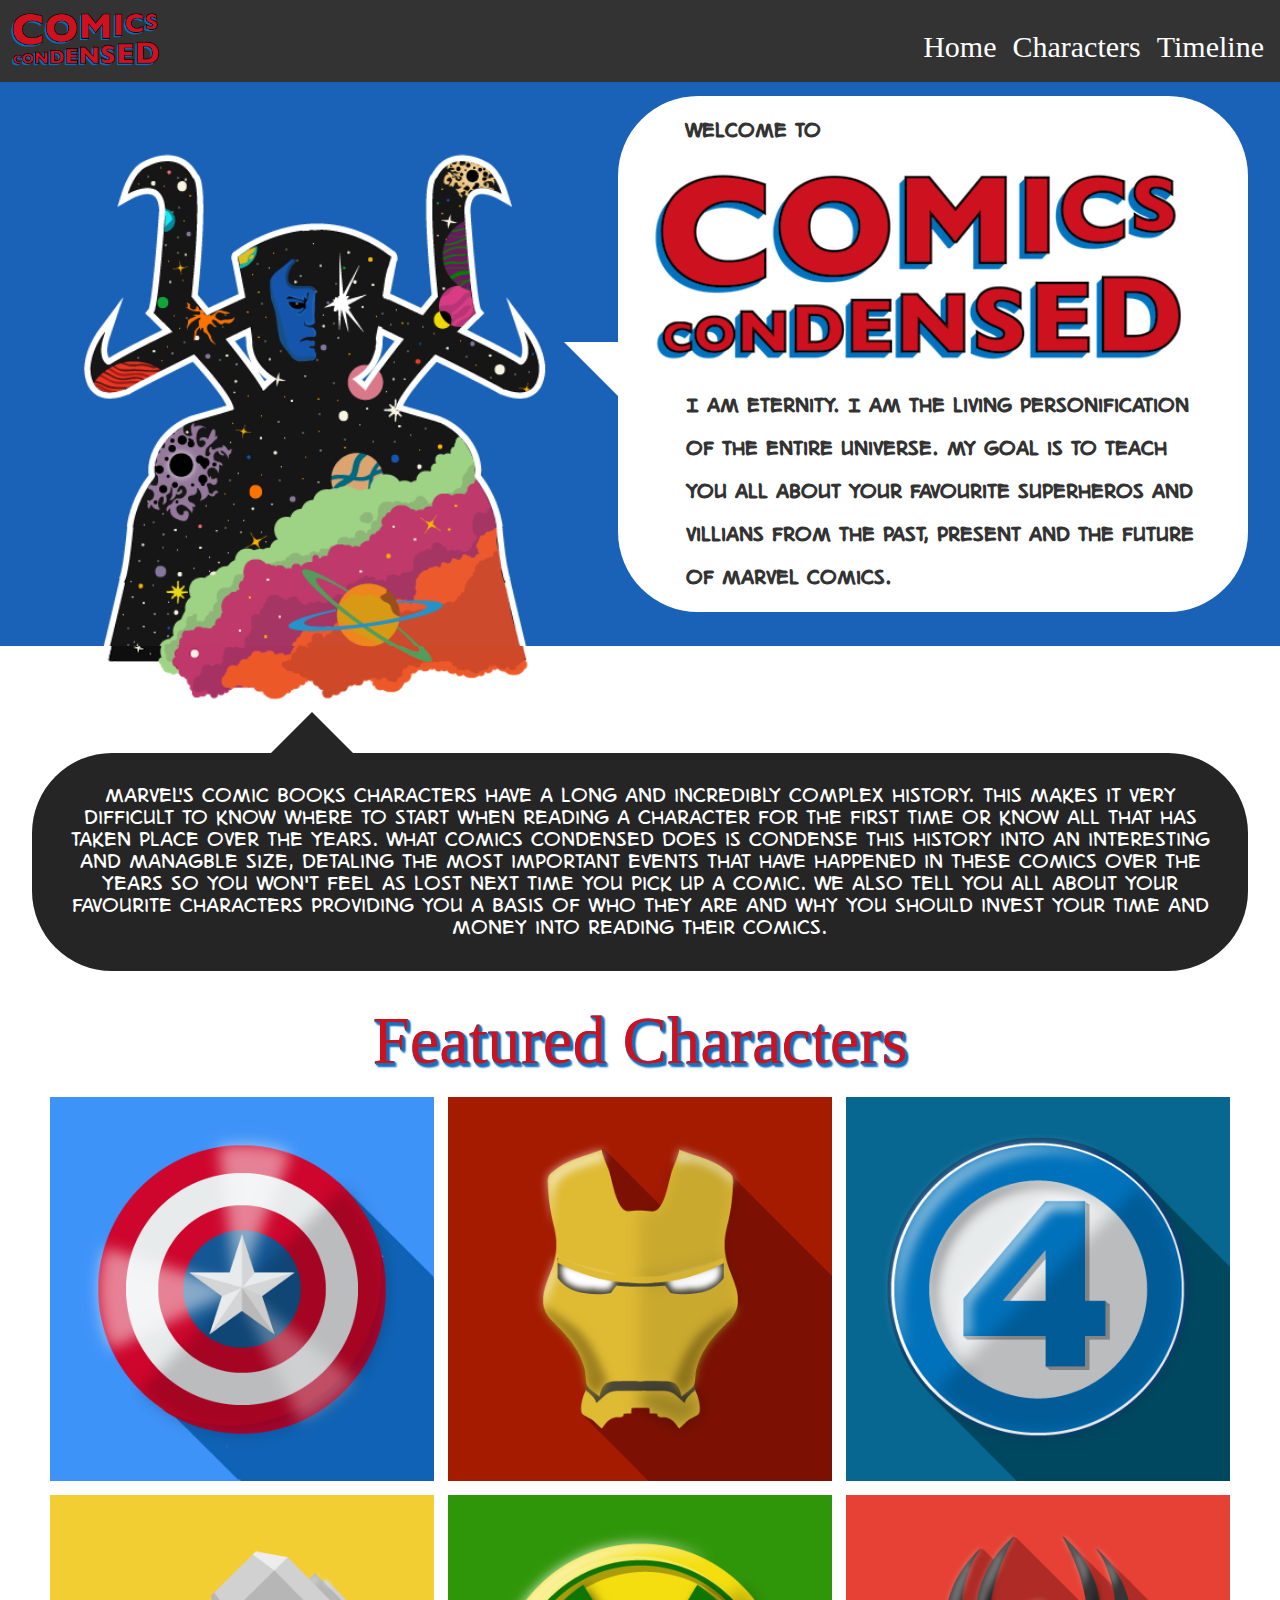
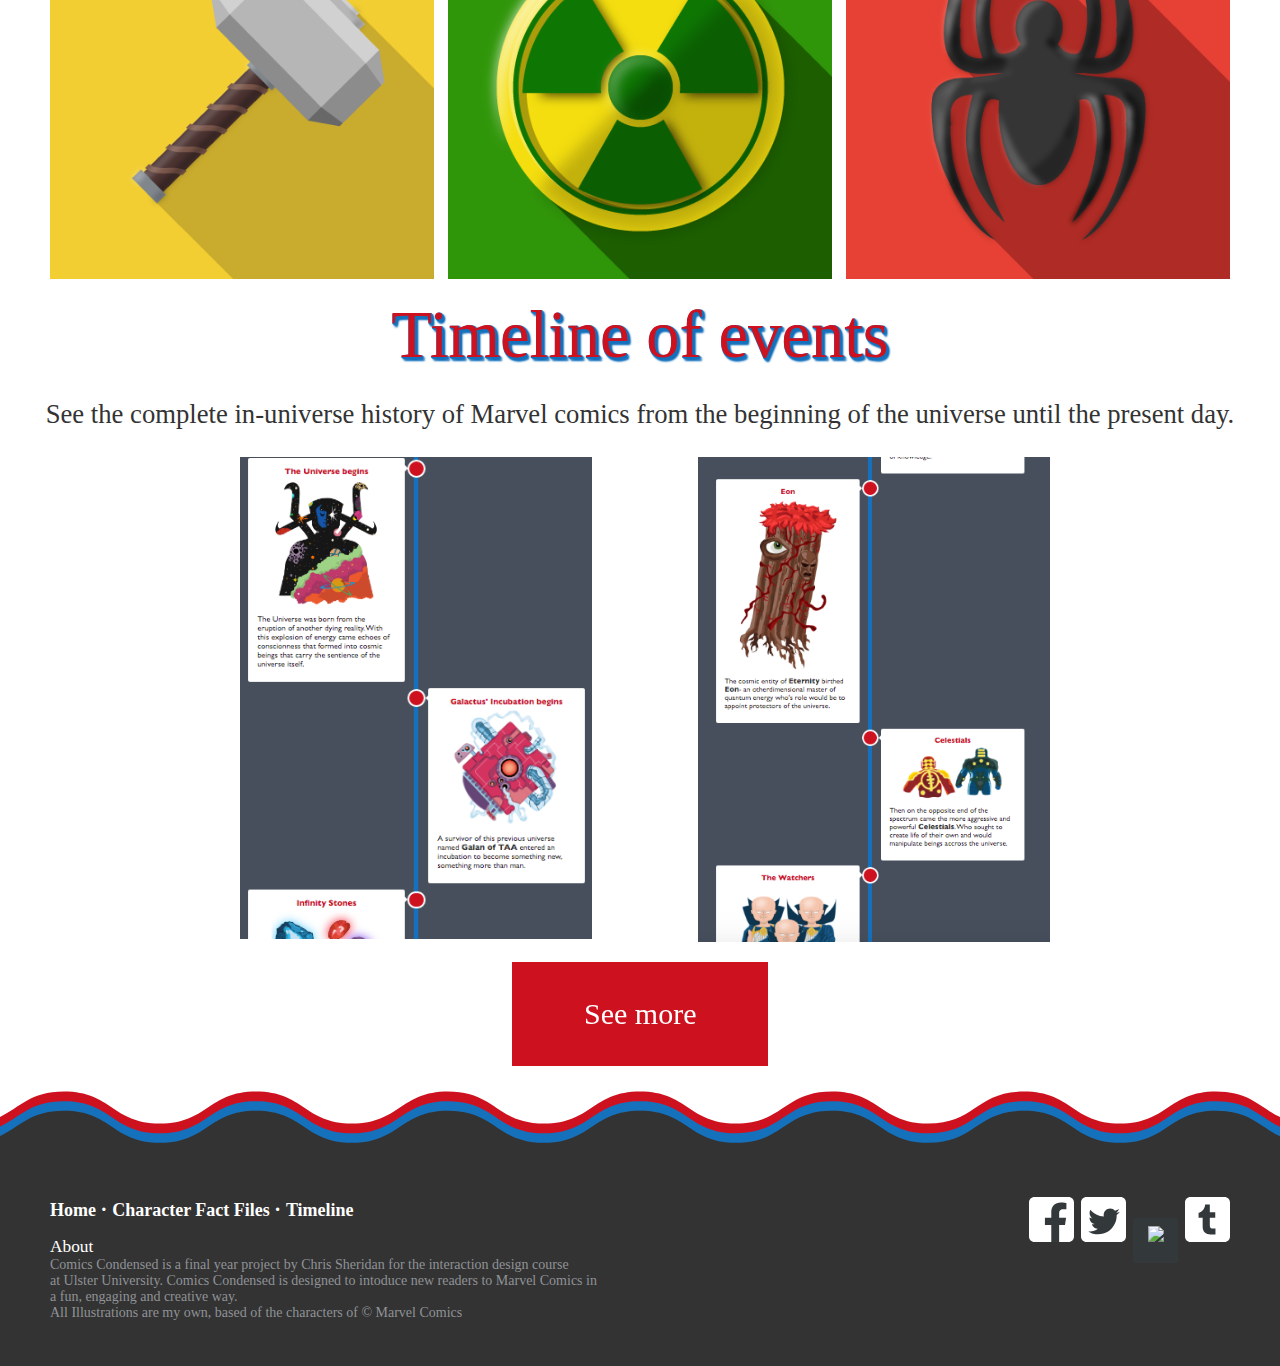
==== commit 08c12b8f: "update" ====
--- a/index.html
+++ b/index.html
@@ -112,7 +112,7 @@
         
     </div>      
     
-<div class="linkstopages">
+<div class="linkstopages" id="characters">
   
     <div class="box a"><a href="captainamerica.html"> <img src="image/captain-link.png" class="hvr-shrink responsive"\> </a></div>
   <div class="box b"><a href="ironman.html"> <img src="image/iron-man-link.png" class="responsive hvr-shrink"\> </a></div>
@@ -153,27 +153,59 @@
         
     </div>
     
+    </body>
+    
     <div class="linktotimeline2">
         
         <a href="timeline.html"> <button class="button hvr-shrink">See more</button> </a>
         
     </div>
     
- 
-<div class="row dark-blue">
+<div class="row1 dark-blue">
   <div>
-    <svg id="" preserveAspectRatio="xMidYMax meet" class="svg-separator sep" viewBox="0 0 1600 100" style="display: block;" data-height="100">
-<path class="" style="opacity: 1;fill: #474e5d;" d="M-40,71.627C20.307,71.627,20.058,32,80,32s60.003,40,120,40s59.948-40,120-40s60.313,40,120,40s60.258-40,120-40s60.202,40,120,40s60.147-40,120-40s60.513,40,120,40s60.036-40,120-40c59.964,0,60.402,40,120,40s59.925-40,120-40s60.291,40,120,40s60.235-40,120-40s60.18,40,120,40s59.82,0,59.82,0l0.18,26H-60V72L-40,71.627z"></path>
-<path class="" style="opacity: 1;fill: #474e5d;" d="M-40,83.627C20.307,83.627,20.058,44,80,44s60.003,40,120,40s59.948-40,120-40s60.313,40,120,40s60.258-40,120-40s60.202,40,120,40s60.147-40,120-40s60.513,40,120,40s60.036-40,120-40c59.964,0,60.402,40,120,40s59.925-40,120-40s60.291,40,120,40s60.235-40,120-40s60.18,40,120,40s59.82,0,59.82,0l0.18,14H-60V84L-40,83.627z"></path>
-<path class="" style="fill: rgb(34, 49, 63);" d="M-40,95.627C20.307,95.627,20.058,56,80,56s60.003,40,120,40s59.948-40,120-40s60.313,40,120,40s60.258-40,120-40s60.202,40,120,40s60.147-40,120-40s60.513,40,120,40s60.036-40,120-40c59.964,0,60.402,40,120,40s59.925-40,120-40s60.291,40,120,40s60.235-40,120-40s60.18,40,120,40s59.82,0,59.82,0l0.18,138H-60V96L-40,95.627z"></path></svg>
+    <svg id="" preserveAspectRatio="xMidYMax meet" class="svg-separator sep3" viewBox="0 0 1600 100" style="display: block;" data-height="100">
+<path class="" style="opacity: 1;fill: #CE111F;" d="M-40,71.627C20.307,71.627,20.058,32,80,32s60.003,40,120,40s59.948-40,120-40s60.313,40,120,40s60.258-40,120-40s60.202,40,120,40s60.147-40,120-40s60.513,40,120,40s60.036-40,120-40c59.964,0,60.402,40,120,40s59.925-40,120-40s60.291,40,120,40s60.235-40,120-40s60.18,40,120,40s59.82,0,59.82,0l0.18,26H-60V72L-40,71.627z"></path>
+<path class="" style="opacity: 1;fill: #1571BC;" d="M-40,83.627C20.307,83.627,20.058,44,80,44s60.003,40,120,40s59.948-40,120-40s60.313,40,120,40s60.258-40,120-40s60.202,40,120,40s60.147-40,120-40s60.513,40,120,40s60.036-40,120-40c59.964,0,60.402,40,120,40s59.925-40,120-40s60.291,40,120,40s60.235-40,120-40s60.18,40,120,40s59.82,0,59.82,0l0.18,14H-60V84L-40,83.627z"></path>
+<path class="" style="fill: #333;" d="M-40,95.627C20.307,95.627,20.058,56,80,56s60.003,40,120,40s59.948-40,120-40s60.313,40,120,40s60.258-40,120-40s60.202,40,120,40s60.147-40,120-40s60.513,40,120,40s60.036-40,120-40c59.964,0,60.402,40,120,40s59.925-40,120-40s60.291,40,120,40s60.235-40,120-40s60.18,40,120,40s59.82,0,59.82,0l0.18,138H-60V96L-40,95.627z"></path></svg>
   </div>
 </div>
     
-</body>    
-    
-    
-    
-    
-    
-    
+   
+    
+    
+
+		<footer class="footer-distributed">
+
+			<div class="footer-right">
+
+				<a href="https://www.facebook.com/Comics-Condensed-104794567867133/"><img src="image/facebook.svg" class="responsive"\></a>
+				<a href="https://twitter.com/ComicsCondensed"><img src="image/twitter.svg" class="responsive"\></a>
+				<a href="https://www.instagram.com/comicscondensed/?hl=en"><img src="image/instagram.svg" class="responsive"\></a>
+				<a href="https://chrissheridan552.tumblr.com/"><img src="image/tumblr.svg" class="responsive"\></a>
+
+
+			</div>
+
+			<div class="footer-left">
+
+				<p class="footer-links">
+					<a class="link-1" href="index.html">Home</a>
+
+					<a href="#characters">Character Fact Files</a>
+
+					<a href="timeline.html">Timeline</a>
+                    
+                    
+				</p>
+                
+                <p3>About</p3>
+                <p>Comics Condensed is a final year project by Chris Sheridan for the interaction design course</p>
+                <p>at Ulster University. Comics Condensed is designed to intoduce new readers to Marvel Comics in</p>
+                 <p>a fun, engaging and creative way.</p>
+				<p>All Illustrations are my own, based of the characters of &copy; Marvel Comics</p>
+			</div>
+
+		</footer> 
+    
+     
 </html>    --- a/css/style.css
+++ b/css/style.css
@@ -7,6 +7,7 @@
 
 body{margin: 0;}
 
+/* ------------animations for links------------- */
 
 /* Shrink */
 .hvr-shrink {
@@ -25,9 +26,24 @@
   transform: scale(0.9);
 }
 
-
-
-/* ------------animations for links------------- */
+/* Grow */
+.hvr-grow {
+  display: inline-block;
+  vertical-align: middle;
+  -webkit-transform: perspective(1px) translateZ(0);
+  transform: perspective(1px) translateZ(0);
+  box-shadow: 0 0 1px rgba(0, 0, 0, 0);
+  -webkit-transition-duration: 0.3s;
+  transition-duration: 0.3s;
+  -webkit-transition-property: transform;
+  transition-property: transform;
+}
+.hvr-grow:hover, .hvr-grow:focus, .hvr-grow:active {
+  -webkit-transform: scale(1.1);
+  transform: scale(1.1);
+}
+
+
 
 /* Backward */
 .hvr-backward {
@@ -88,7 +104,65 @@
    text-shadow: 0 1px 0px #1571BC, 1px 0 0px #1571BC, 1px 2px 1px #1571BC, 2px 1px 1px #1571BC, 2px 3px 2px #1571BC, 3px 2px 2px #1571BC, 3px 4px 2px #1571BC;
    }
 
+h8{margin: 0;
+   font-size: 100pt;
+   text-align: center;    
+   font-family: 'gill sans';    
+   color: #0D5489;
+   text-shadow: 0 1px 0px #D30B2F, 1px 0 0px #D30B2F, 1px 2px 1px #D30B2F, 2px 1px 1px #D30B2F, 2px 3px 2px #D30B2F, 3px 2px 2px #D30B2F, 3px 4px 2px #D30B2F, 4px 3px 3px #D30B2F, 4px 5px 3px #D30B2F, 5px 4px 2px #D30B2F, 5px 6px 2px #D30B2F, 6px 5px 2px #D30B2F, 6px 7px 1px #D30B2F, 7px 6px 1px #D30B2F, 7px 8px 0px #D30B2F, 8px 7px 0px #D30B2F;
+}
+
+h9{margin: 0;
+   font-size: 100pt;
+   text-align: center;    
+   font-family: 'gill sans';    
+   color: #D8D8D8;
+   text-shadow: 0 1px 0px #FFF200, 1px 0 0px #FFF200, 1px 2px 1px #FFF200, 2px 1px 1px #FFF200, 2px 3px 2px #FFF200, 3px 2px 2px #FFF200, 3px 4px 2px #FFF200, 4px 3px 3px #FFF200, 4px 5px 3px #FFF200, 5px 4px 2px #FFF200, 5px 6px 2px #FFF200, 6px 5px 2px #FFF200, 6px 7px 1px #FFF200, 7px 6px 1px #FFF200, 7px 8px 0px #FFF200, 8px 7px 0px #FFF200;
+}
+
+h10{margin: 0;
+   font-size: 100pt;
+   text-align: center;    
+   font-family: 'gill sans';    
+   color: #1E7203;
+   text-shadow: 0 1px 0px #8404BF, 1px 0 0px #8404BF, 1px 2px 1px #8404BF, 2px 1px 1px #8404BF, 2px 3px 2px #8404BF, 3px 2px 2px #8404BF, 3px 4px 2px #8404BF, 4px 3px 3px #8404BF, 4px 5px 3px #8404BF, 5px 4px 2px #8404BF, 5px 6px 2px #8404BF, 6px 5px 2px #8404BF, 6px 7px 1px #8404BF, 7px 6px 1px #8404BF, 7px 8px 0px #8404BF, 8px 7px 0px #8404BF;
+}
+
+h11{
+    margin: 0;
+   font-size: 100pt;
+   text-align: center;    
+   font-family: 'gill sans';    
+   color: #F20606;
+   text-shadow: 0 1px 0px #0569C4, 1px 0 0px #0569C4, 1px 2px 1px #0569C4, 2px 1px 1px #0569C4, 2px 3px 2px #0569C4, 3px 2px 2px #0569C4, 3px 4px 2px #0569C4, 4px 3px 3px #0569C4, 4px 5px 3px #0569C4, 5px 4px 2px #0569C4, 5px 6px 2px #0569C4, 6px 5px 2px #0569C4, 6px 7px 1px #0569C4, 7px 6px 1px #0569C4, 7px 8px 0px #0569C4, 8px 7px 0px #0569C4;
+}
+
+h12{
+    margin: 0;
+   font-size: 100pt;
+   text-align: center;    
+   font-family: 'gill sans';    
+   color: #000000;
+   text-shadow: 0 1px 0px #0569C4, 1px 0 0px #0569C4, 1px 2px 1px #0569C4, 2px 1px 1px #0569C4, 2px 3px 2px #0569C4, 3px 2px 2px #0569C4, 3px 4px 2px #0569C4, 4px 3px 3px #0569C4, 4px 5px 3px #0569C4, 5px 4px 2px #0569C4, 5px 6px 2px #0569C4, 6px 5px 2px #0569C4, 6px 7px 1px #0569C4, 7px 6px 1px #0569C4, 7px 8px 0px #0569C4, 8px 7px 0px #0569C4;
+}
+
+
+
 .homepagetitles{text-align: center;}
+
+.captitle{text-align: center;}
+
+.thortitle{text-align: center;
+           padding-top: 4em; }
+
+.hulktitle{text-align: center;
+          padding-top: 4em;}
+
+.spidertitle{text-align: center;
+             padding-top: 4em;}
+
+.fantastictitle{text-align: center;
+             padding-top: 4em;}
 
 @font-face {
     font-family: 'digitalstrip_2.0_bbregular';
@@ -98,6 +172,10 @@
     font-style: normal;
 
 }
+
+p3{font-size: 13pt;
+   font-family: 'gill sans';
+   color: #fff;}
 
 
 /* ---------------------------------home page-------------------------- */
@@ -240,8 +318,7 @@
 
 .linktotimeline2{
     padding-top: 1em;
-    padding-left: 40%;
-    padding-bottom: 5em}
+    padding-left: 40%;}
 
 .button {   
   background-color: #CE111F; 
@@ -313,45 +390,6 @@
         grid-row-end: 2;
     }
 
-
-/* -----------------divider for bottom of homepag----------- -- */
-
-.row{
-  width:100%;
-  height:80vh;
-  padding:0;
-  margin:0;
-  display: flex;
-  justify-content: center;
-  flex-direction: column;
-  position:relative;
-}
-
-.svg-separator{
-  display: block;
-  background: 0 0;
-  position: absolute;
-  left: 0;
-  right: 0;
-  top: 0;
-  z-index: 9;
-  -webkit-transform: translateY(-100%) translateY(2px);
-  transform: translateY(-100%) translateY(2px);
-  width: 100%;
-}
-.svg-separator.bottom{
-  top: auto;
-  bottom: 0;
-}
-
-.sep {
-  transform: translateY(-100%) translateY(2px) scale(1,1);
-  transform-origin: top;
-}
-
-
-
-
 /* ---------------------------------Character pages general-------------------------- */
 
 
@@ -453,6 +491,9 @@
 
 /* ------------Stats for heroes------------ */
 
+
+#statstitle{padding-left: 1.5em;}
+
 .stats {
   display: flex;
   flex-flow: row nowrap;
@@ -565,12 +606,14 @@
 
 .loved{padding: 2em;}
 
-.recommendedtitle{padding-left: 2em;}
+.recommendedtitle{padding-left: 2em;
+                  padding-right: 2em;}
 
 /* ------------Reccomended reading------------ */
 
 .recommended {
-  padding: 1em;    
+  padding-left: 6em; 
+  padding-right: 6em;    
   display: grid;
   grid-template-columns: 100 100 100 100;  
 }
@@ -578,31 +621,66 @@
 .recommended1{
     padding: 1em;
     width: 15em;
-    background-color: cadetblue; 
     grid-column-start: 1;
     grid-column-end: 1;}
 
 .recommended2{ 
     padding: 1em;
     width: 15em;
-    background-color: yellow;
     grid-column-start: 2;
     grid-column-end: 2; }
 
 .recommended3{ 
     padding: 1em;
     width: 15em;
-    background-color: green;
     grid-column-start: 3;
     grid-column-end: 3; }
 
 .recommended4{
     padding: 1em;
     width: 15em;
-    background-color: red;
     grid-column-start: 4;
     grid-column-end: 4; }
 
+
+/* ---------------------------------Parallax scrolling-------------------------- */
+
+.wrapperparallex {
+  padding-top: 6em;     
+  z-index: -1;    
+  background-color: #ffffff;     
+  height: 100vh;
+  overflow-x: hidden;
+  overflow-y: auto;
+  perspective: 2px;
+}
+
+
+
+
+
+.section1 {   
+  position: relative;
+  height: 100vh;
+}
+
+
+.parallax1::after {
+  content: " ";
+  position: absolute;
+  top: 0;
+  right: 0;
+  bottom: 0;
+  left: 0;
+  transform: translateZ(-1px) scale(1.5);
+  background-size: 100%;
+}
+
+.captainparallax{z-index: 2;}
+
+.ironmanparallax{z-index: -2;}
+
+.ffparallax{z-index: -2;}
 
 
 /* ---------------------------------Timeline of events-------------------------- */
@@ -739,43 +817,137 @@
 }
 
 
+
+/* ---------------------------------Footer -------------------------- */
+
+
+* {
+  font-family: gill sans;
+}
+
+
+.footer-distributed {
+  margin-top: 0;    
+  background-color: #333;
+  box-shadow: 0 1px 1px 0 rgba(0, 0, 0, 0.12);
+  box-sizing: border-box;
+  width: 100%;
+  text-align: left;
+  font: normal 16px sans-serif;
+  padding: 45px 50px;
+}
+
+.footer-distributed .footer-left p {
+  color: #8f9296;
+  font-size: 14px;
+  margin: 0;
+}
+
+.footer-distributed p.footer-links {
+  font-size: 18px;
+  font-weight: bold;
+  color: #ffffff;
+  margin: 0 0 10px;
+  padding: 0;
+  transition: ease .25s;
+}
+
+.footer-distributed p.footer-links a {
+  display: inline-block;
+  line-height: 1.8;
+  text-decoration: none;
+  color: inherit;
+  transition: ease .25s;
+}
+
+.footer-distributed .footer-links a:before {
+  content: "·";
+  font-size: 20px;
+  left: 0;
+  color: #fff;
+  display: inline-block;
+  padding-right: 5px;
+}
+
+.footer-distributed .footer-links .link-1:before {
+  content: none;
+}
+
+.footer-distributed .footer-right {
+  float: right;
+  margin-top: 6px;
+  max-width: 300px;
+}
+
+.footer-distributed .footer-right a {
+  display: inline-block;
+  width: 45px;
+  height: 45px;
+  background-color: #33383b;
+  border-radius: 2px;
+  font-size: 20px;
+  color: #ffffff;
+  text-align: center;
+  line-height: 35px;
+  margin-left: 3px;
+  transition:all .25s;
+}
+
+.footer-distributed .footer-right a:hover{transform:scale(1.1); -webkit-transform:scale(1.1);
+                                          background-color: #CE111F;}
+
+.footer-distributed p.footer-links a:hover{color: #CE111F;}
+
+
 /* ---------------------------------Media Query-------------------------- */
 
 
 @media screen and (max-width: 600px) {
 h2{
   font-size: 10px;
-  }
+    }}
     
 @media screen and (max-width: 600px) {
 p2{
   font-size: 10px;
-  }    
+    }  }  
     
 @media screen and (max-width: 600px) {
 h7{
   font-size: 40px;
-  }
+    }}
     
 @media screen and (max-width: 600px) {
 h2{
   font-size: 10px;
-  }
+    }}
     
 @media screen and (max-width: 600px) {
 .navbar{
   font-size: 1px;    
   height: 12%;
-  }   
+    }  } 
      
 @media screen and (max-width: 600px) {
 .linktotimeline{
   font-size: 6px;    
   width: 12%;   
-  }     
+    }  }   
     
-
-
-
-
-
+    
+
+@media (max-width: 600px) {
+  .footer-distributed .footer-left, .footer-distributed .footer-right {
+    text-align: center;
+  }
+  .footer-distributed .footer-right {
+    float: none;
+    margin: 0 auto 20px;
+  }
+  .footer-distributed .footer-left p.footer-links {
+    line-height: 1.8;
+  }
+}
+
+
+
